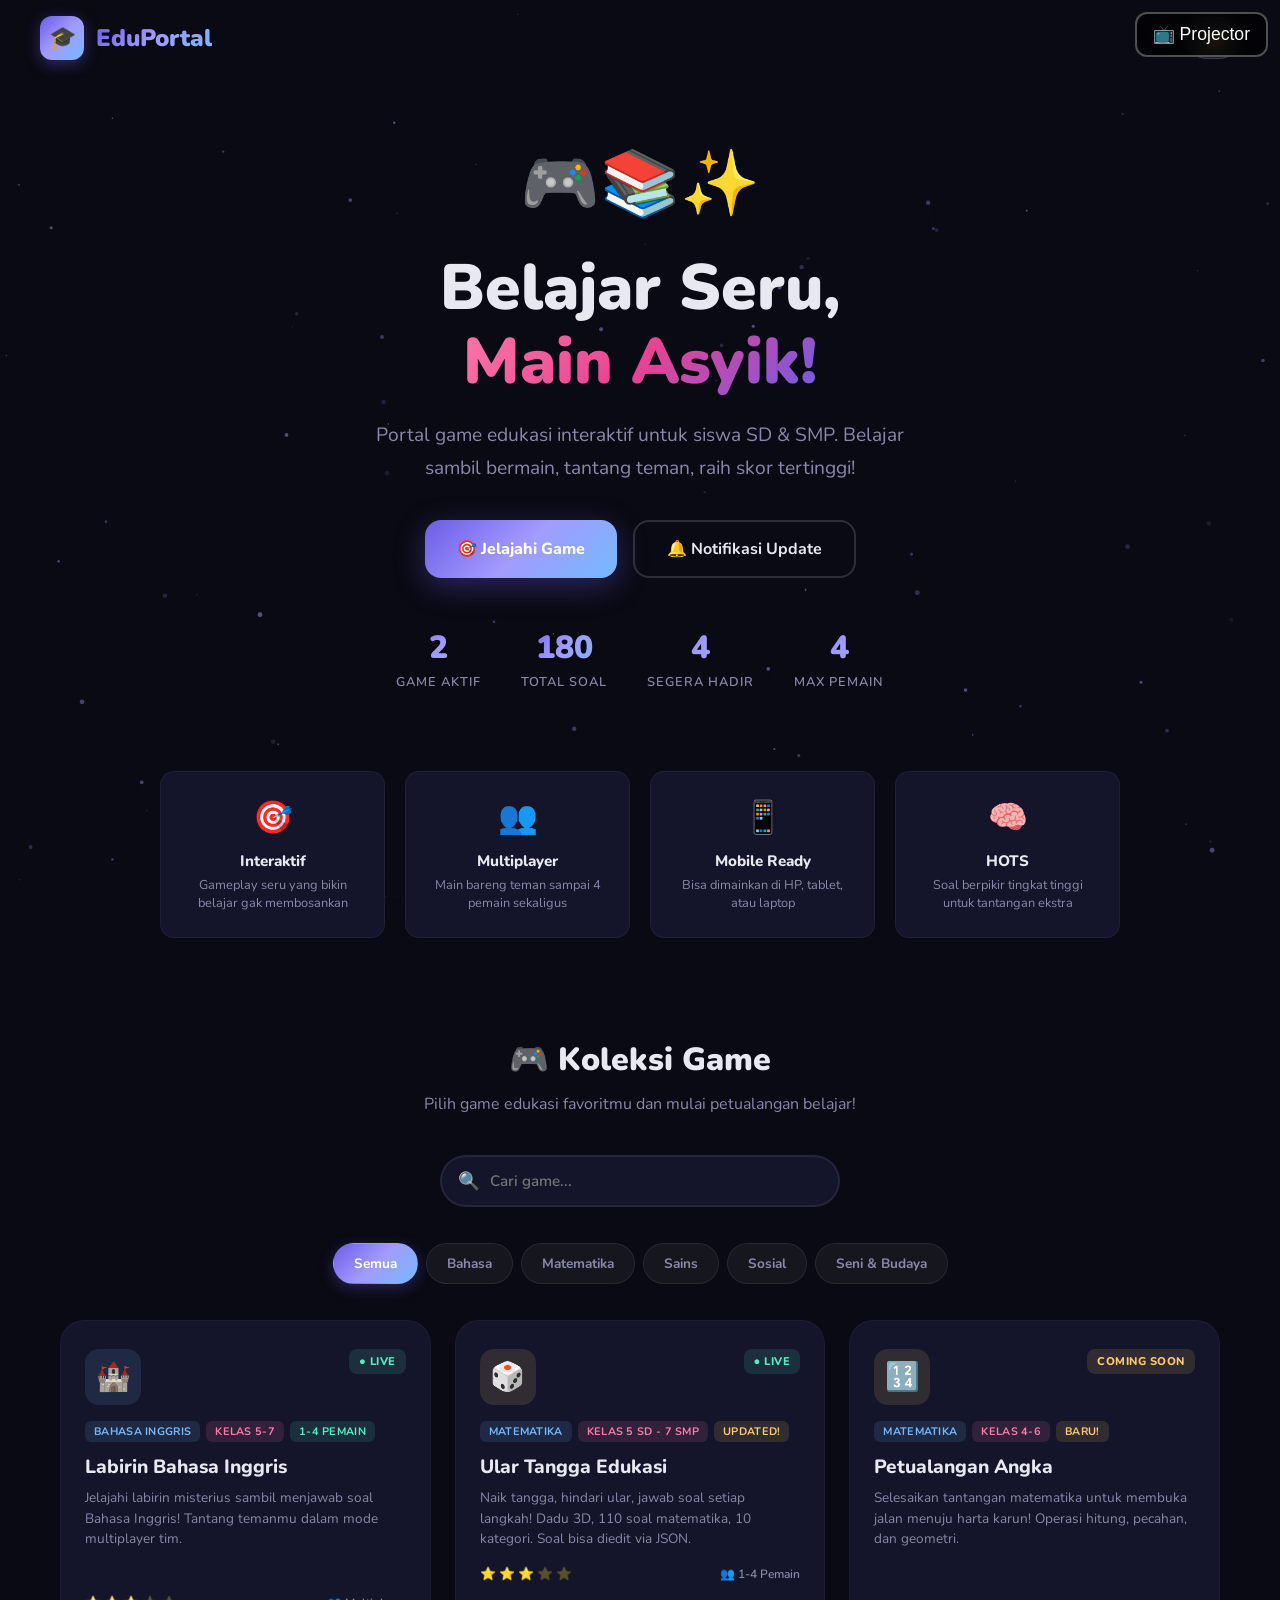
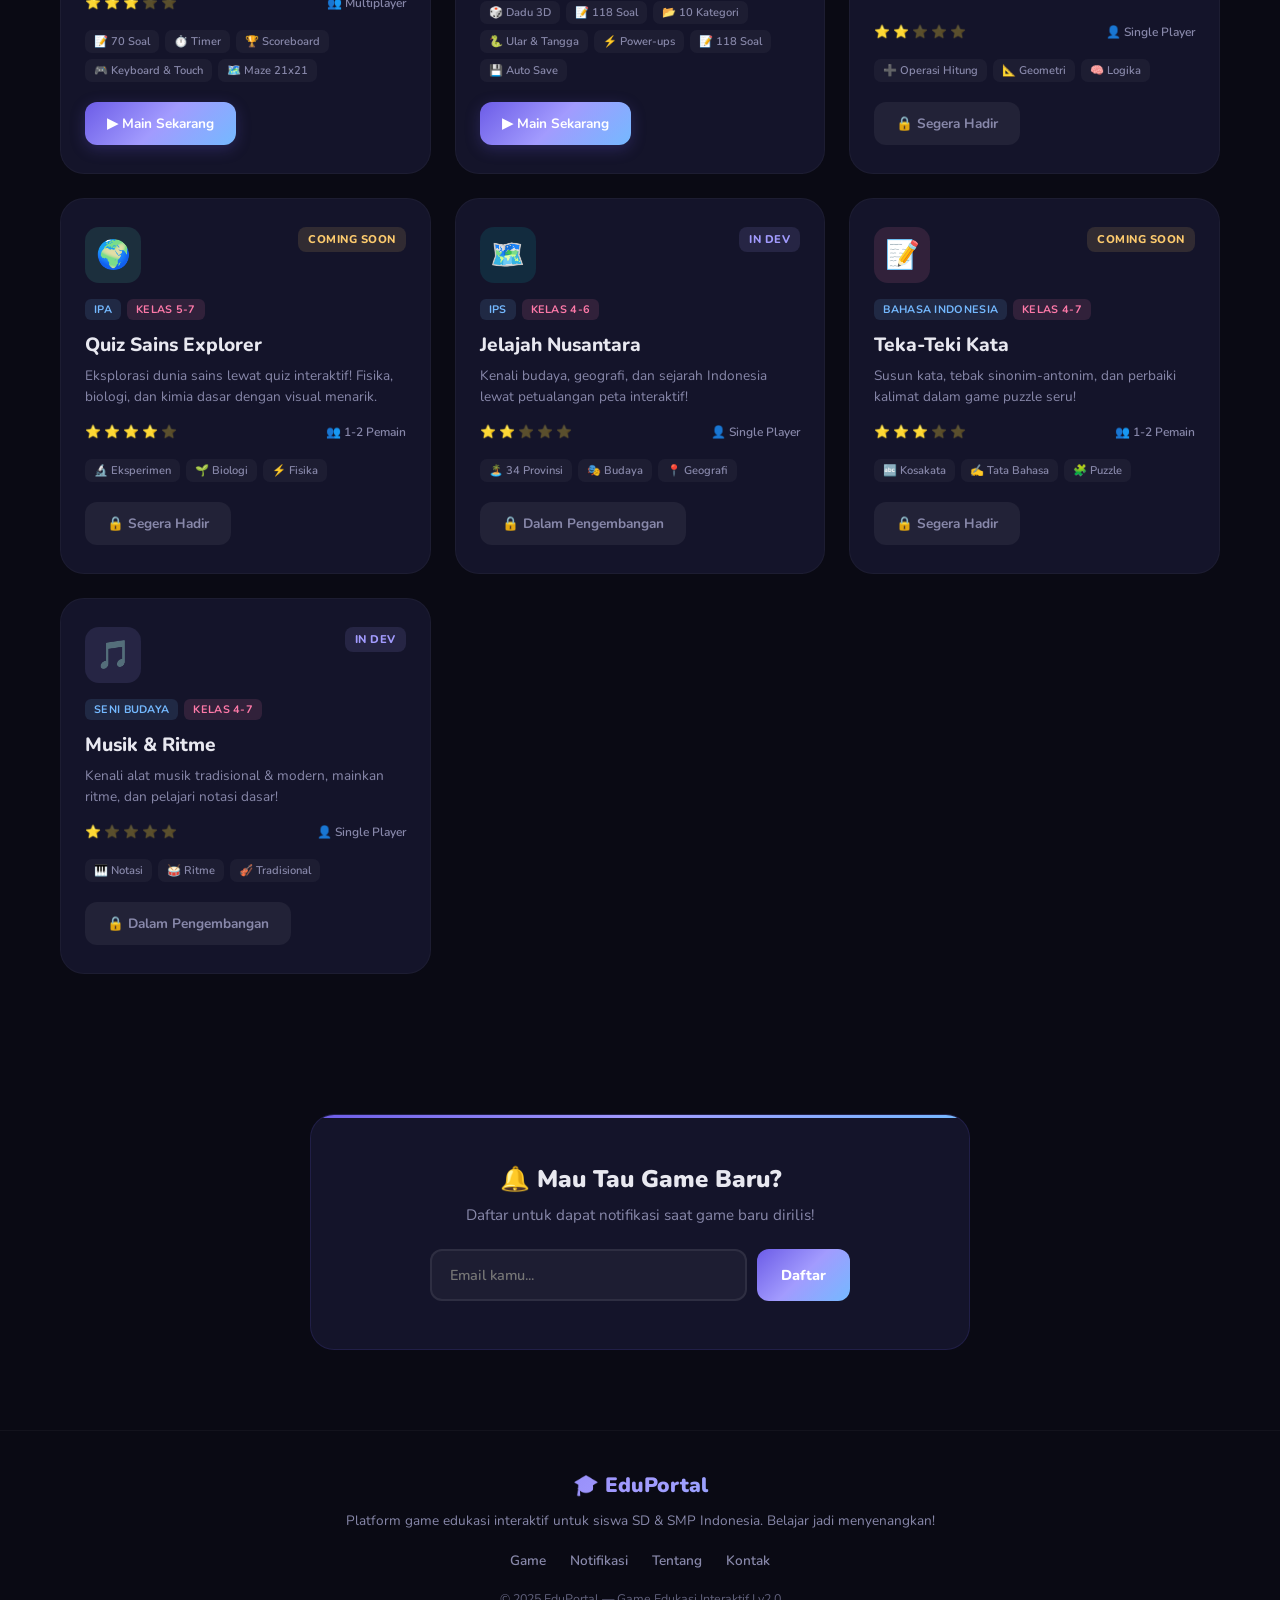
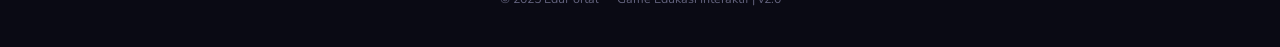
==== index.html @ 5e625fd3 "feat: EduPortal v2 - projector mode + classroom features" ====
<!DOCTYPE html>
<html lang="id">
<head>
    <meta charset="UTF-8">
    <meta name="viewport" content="width=device-width, initial-scale=1.0">
    <title>EduPortal — Belajar Seru, Main Asyik!</title>
    <link rel="preconnect" href="https://fonts.googleapis.com">
    <link href="https://fonts.googleapis.com/css2?family=Nunito:wght@400;600;700;800;900&display=swap" rel="stylesheet">
    <style>
        * { margin: 0; padding: 0; box-sizing: border-box; }

        :root {
            --primary: #6c5ce7;
            --secondary: #a29bfe;
            --accent: #fd79a8;
            --accent2: #00cec9;
            --bg-dark: #0a0a14;
            --bg-card: #14142a;
            --bg-card-hover: #1c1c3a;
            --bg-light: #f5f7ff;
            --card-light: #ffffff;
            --text-dark: #2d3436;
            --text-light: #e8e8f0;
            --text-muted: #8888aa;
            --gradient-1: linear-gradient(135deg, #6c5ce7, #a29bfe, #74b9ff);
            --gradient-2: linear-gradient(135deg, #fd79a8, #e84393, #6c5ce7);
            --gradient-3: linear-gradient(135deg, #00cec9, #55efc4);
            --gradient-4: linear-gradient(135deg, #fdcb6e, #e17055);
            --shadow: 0 20px 60px rgba(108, 92, 231, 0.25);
            --shadow-sm: 0 4px 20px rgba(0,0,0,0.2);
            --radius: 24px;
            --radius-sm: 14px;
        }

        body {
            font-family: 'Nunito', sans-serif;
            background: var(--bg-dark);
            color: var(--text-light);
            min-height: 100vh;
            overflow-x: hidden;
            transition: background 0.5s, color 0.5s;
        }

        body.light-mode {
            background: var(--bg-light);
            color: var(--text-dark);
        }

        /* ===== PARTICLE CANVAS ===== */
        #particles {
            position: fixed;
            top: 0; left: 0;
            width: 100%; height: 100%;
            pointer-events: none;
            z-index: 0;
        }

        /* ===== NAVBAR ===== */
        .navbar {
            position: fixed;
            top: 0; left: 0; right: 0;
            z-index: 1000;
            padding: 16px 40px;
            display: flex;
            justify-content: space-between;
            align-items: center;
            transition: all 0.3s;
            backdrop-filter: blur(0px);
        }

        .navbar.scrolled {
            padding: 12px 40px;
            background: rgba(10, 10, 20, 0.85);
            backdrop-filter: blur(20px);
            border-bottom: 1px solid rgba(108, 92, 231, 0.1);
        }

        body.light-mode .navbar.scrolled {
            background: rgba(245, 247, 255, 0.9);
            border-bottom-color: rgba(0,0,0,0.05);
        }

        .logo {
            display: flex;
            align-items: center;
            gap: 12px;
        }

        .logo-icon {
            width: 44px; height: 44px;
            background: var(--gradient-1);
            border-radius: 12px;
            display: flex;
            align-items: center;
            justify-content: center;
            font-size: 22px;
            box-shadow: 0 4px 15px rgba(108, 92, 231, 0.4);
            transition: transform 0.3s;
        }

        .logo-icon:hover { transform: rotate(10deg) scale(1.1); }

        .logo-text {
            font-size: 1.5rem;
            font-weight: 900;
            background: var(--gradient-1);
            -webkit-background-clip: text;
            -webkit-text-fill-color: transparent;
            background-clip: text;
        }

        .nav-actions {
            display: flex;
            align-items: center;
            gap: 12px;
        }

        .nav-btn {
            background: rgba(255,255,255,0.08);
            border: 1.5px solid rgba(255,255,255,0.12);
            border-radius: 50px;
            padding: 9px 16px;
            cursor: pointer;
            font-size: 1rem;
            transition: all 0.3s;
            color: var(--text-light);
            font-family: inherit;
        }

        body.light-mode .nav-btn {
            background: rgba(0,0,0,0.04);
            border-color: rgba(0,0,0,0.08);
            color: var(--text-dark);
        }

        .nav-btn:hover {
            transform: scale(1.08);
            border-color: var(--primary);
            background: rgba(108, 92, 231, 0.1);
        }

        /* ===== HERO ===== */
        .hero {
            position: relative;
            z-index: 10;
            text-align: center;
            padding: 140px 20px 80px;
            max-width: 900px;
            margin: 0 auto;
        }

        .hero-emoji {
            font-size: 4rem;
            margin-bottom: 24px;
            animation: floatY 3s ease-in-out infinite;
            display: inline-block;
        }

        .hero h1 {
            font-size: clamp(2.4rem, 6vw, 4rem);
            font-weight: 900;
            margin-bottom: 20px;
            line-height: 1.15;
        }

        .hero h1 .gradient-text {
            background: var(--gradient-2);
            -webkit-background-clip: text;
            -webkit-text-fill-color: transparent;
            background-clip: text;
        }

        .hero-subtitle {
            font-size: 1.2rem;
            color: var(--text-muted);
            max-width: 550px;
            margin: 0 auto 36px;
            line-height: 1.7;
        }

        body.light-mode .hero-subtitle { color: #636e72; }

        .hero-cta {
            display: flex;
            justify-content: center;
            gap: 16px;
            flex-wrap: wrap;
            margin-bottom: 48px;
        }

        .btn-primary {
            display: inline-flex;
            align-items: center;
            gap: 10px;
            background: var(--gradient-1);
            color: #fff;
            padding: 16px 32px;
            border-radius: 16px;
            font-weight: 800;
            font-size: 1rem;
            text-decoration: none;
            transition: all 0.3s;
            box-shadow: 0 8px 30px rgba(108, 92, 231, 0.35);
            border: none;
            cursor: pointer;
            font-family: inherit;
        }

        .btn-primary:hover {
            transform: translateY(-3px) scale(1.03);
            box-shadow: 0 12px 40px rgba(108, 92, 231, 0.5);
        }

        .btn-secondary {
            display: inline-flex;
            align-items: center;
            gap: 10px;
            background: transparent;
            color: var(--text-light);
            padding: 16px 32px;
            border-radius: 16px;
            font-weight: 700;
            font-size: 1rem;
            text-decoration: none;
            transition: all 0.3s;
            border: 2px solid rgba(255,255,255,0.15);
            cursor: pointer;
            font-family: inherit;
        }

        body.light-mode .btn-secondary {
            color: var(--text-dark);
            border-color: rgba(0,0,0,0.12);
        }

        .btn-secondary:hover {
            border-color: var(--primary);
            background: rgba(108, 92, 231, 0.08);
            transform: translateY(-2px);
        }

        /* Stats */
        .hero-stats {
            display: flex;
            justify-content: center;
            gap: 40px;
            flex-wrap: wrap;
        }

        .stat-item {
            text-align: center;
        }

        .stat-number {
            font-size: 2rem;
            font-weight: 900;
            background: var(--gradient-1);
            -webkit-background-clip: text;
            -webkit-text-fill-color: transparent;
            background-clip: text;
        }

        .stat-label {
            font-size: 0.8rem;
            color: var(--text-muted);
            font-weight: 600;
            text-transform: uppercase;
            letter-spacing: 1px;
            margin-top: 4px;
        }

        /* ===== FEATURES STRIP ===== */
        .features-strip {
            position: relative;
            z-index: 10;
            max-width: 1000px;
            margin: 0 auto 60px;
            padding: 0 20px;
            display: grid;
            grid-template-columns: repeat(auto-fit, minmax(200px, 1fr));
            gap: 20px;
        }

        .feature-item {
            background: var(--bg-card);
            border: 1px solid rgba(255,255,255,0.05);
            border-radius: var(--radius-sm);
            padding: 24px 20px;
            text-align: center;
            transition: all 0.3s;
        }

        body.light-mode .feature-item {
            background: var(--card-light);
            border-color: rgba(0,0,0,0.04);
            box-shadow: 0 2px 12px rgba(0,0,0,0.04);
        }

        .feature-item:hover {
            transform: translateY(-4px);
            border-color: var(--primary);
        }

        .feature-icon {
            font-size: 2rem;
            margin-bottom: 12px;
        }

        .feature-title {
            font-weight: 800;
            font-size: 0.95rem;
            margin-bottom: 6px;
        }

        .feature-desc {
            font-size: 0.8rem;
            color: var(--text-muted);
            line-height: 1.4;
        }

        /* ===== GAMES SECTION ===== */
        .games-section {
            position: relative;
            z-index: 10;
            max-width: 1200px;
            margin: 0 auto;
            padding: 40px 20px 80px;
        }

        .section-header {
            text-align: center;
            margin-bottom: 40px;
        }

        .section-title {
            font-size: 2rem;
            font-weight: 900;
            margin-bottom: 12px;
        }

        .section-desc {
            color: var(--text-muted);
            font-size: 1rem;
            max-width: 500px;
            margin: 0 auto;
        }

        /* Filter Tabs */
        .filter-tabs {
            display: flex;
            justify-content: center;
            gap: 8px;
            margin-bottom: 36px;
            flex-wrap: wrap;
            padding: 0 10px;
        }

        .filter-tab {
            padding: 10px 20px;
            border-radius: 50px;
            font-size: 0.85rem;
            font-weight: 700;
            cursor: pointer;
            transition: all 0.3s;
            background: rgba(255,255,255,0.05);
            border: 1.5px solid rgba(255,255,255,0.08);
            color: var(--text-muted);
            font-family: inherit;
        }

        body.light-mode .filter-tab {
            background: rgba(0,0,0,0.03);
            border-color: rgba(0,0,0,0.06);
            color: #636e72;
        }

        .filter-tab:hover {
            border-color: var(--primary);
            color: var(--text-light);
        }

        body.light-mode .filter-tab:hover {
            color: var(--primary);
        }

        .filter-tab.active {
            background: var(--gradient-1);
            color: #fff;
            border-color: transparent;
            box-shadow: 0 4px 15px rgba(108, 92, 231, 0.3);
        }

        /* Search */
        .search-bar {
            max-width: 400px;
            margin: 0 auto 36px;
            position: relative;
        }

        .search-bar input {
            width: 100%;
            padding: 14px 20px 14px 48px;
            border-radius: 50px;
            border: 2px solid rgba(255,255,255,0.08);
            background: var(--bg-card);
            color: var(--text-light);
            font-size: 0.95rem;
            font-family: inherit;
            font-weight: 600;
            outline: none;
            transition: all 0.3s;
        }

        body.light-mode .search-bar input {
            background: var(--card-light);
            border-color: rgba(0,0,0,0.08);
            color: var(--text-dark);
        }

        .search-bar input:focus {
            border-color: var(--primary);
            box-shadow: 0 0 0 4px rgba(108, 92, 231, 0.1);
        }

        .search-bar::before {
            content: '🔍';
            position: absolute;
            left: 18px;
            top: 50%;
            transform: translateY(-50%);
            font-size: 1.1rem;
        }

        /* Games Grid */
        .games-grid {
            display: grid;
            grid-template-columns: repeat(auto-fill, minmax(320px, 1fr));
            gap: 24px;
        }

        /* Game Card */
        .game-card {
            background: var(--bg-card);
            border-radius: var(--radius);
            padding: 28px 24px;
            position: relative;
            overflow: hidden;
            transition: all 0.4s cubic-bezier(0.175, 0.885, 0.32, 1.275);
            border: 1px solid rgba(255,255,255,0.04);
            cursor: pointer;
            text-decoration: none;
            color: inherit;
            display: flex;
            flex-direction: column;
        }

        body.light-mode .game-card {
            background: var(--card-light);
            border-color: rgba(0,0,0,0.05);
            box-shadow: 0 2px 16px rgba(0,0,0,0.04);
        }

        .game-card:hover {
            transform: translateY(-6px);
            box-shadow: var(--shadow);
            border-color: rgba(108, 92, 231, 0.3);
            background: var(--bg-card-hover);
        }

        body.light-mode .game-card:hover {
            background: #fff;
            box-shadow: 0 20px 60px rgba(108, 92, 231, 0.12);
        }

        .game-card::before {
            content: '';
            position: absolute;
            top: 0; left: 0;
            width: 100%; height: 3px;
            background: var(--gradient-1);
            opacity: 0;
            transition: opacity 0.3s;
        }

        .game-card:hover::before { opacity: 1; }

        .card-header {
            display: flex;
            align-items: flex-start;
            justify-content: space-between;
            margin-bottom: 16px;
        }

        .card-icon {
            width: 56px; height: 56px;
            border-radius: 14px;
            display: flex;
            align-items: center;
            justify-content: center;
            font-size: 28px;
        }

        .card-icon.icon-blue { background: rgba(116, 185, 255, 0.12); }
        .card-icon.icon-pink { background: rgba(253, 121, 168, 0.12); }
        .card-icon.icon-green { background: rgba(85, 239, 196, 0.12); }
        .card-icon.icon-orange { background: rgba(253, 203, 110, 0.12); }
        .card-icon.icon-purple { background: rgba(162, 155, 254, 0.12); }
        .card-icon.icon-cyan { background: rgba(0, 206, 201, 0.12); }

        .card-status {
            font-size: 0.7rem;
            font-weight: 800;
            padding: 5px 10px;
            border-radius: 8px;
            text-transform: uppercase;
            letter-spacing: 0.5px;
        }

        .status-live {
            background: rgba(85, 239, 196, 0.12);
            color: #55efc4;
        }

        .status-soon {
            background: rgba(253, 203, 110, 0.12);
            color: #fdcb6e;
        }

        .status-dev {
            background: rgba(162, 155, 254, 0.12);
            color: #a29bfe;
        }

        .card-badges {
            display: flex;
            gap: 6px;
            margin-bottom: 12px;
            flex-wrap: wrap;
        }

        .card-badge {
            font-size: 0.68rem;
            font-weight: 700;
            padding: 3px 9px;
            border-radius: 6px;
            text-transform: uppercase;
            letter-spacing: 0.3px;
        }

        .badge-mapel { background: rgba(116, 185, 255, 0.12); color: #74b9ff; }
        .badge-level { background: rgba(253, 121, 168, 0.12); color: #fd79a8; }
        .badge-players { background: rgba(85, 239, 196, 0.12); color: #55efc4; }
        .badge-new { background: rgba(253, 203, 110, 0.12); color: #fdcb6e; }

        .card-title {
            font-size: 1.2rem;
            font-weight: 800;
            margin-bottom: 8px;
        }

        .card-desc {
            font-size: 0.85rem;
            color: var(--text-muted);
            line-height: 1.5;
            margin-bottom: 16px;
            flex-grow: 1;
        }

        .card-meta {
            display: flex;
            align-items: center;
            justify-content: space-between;
            margin-bottom: 18px;
        }

        .card-difficulty {
            display: flex;
            gap: 3px;
        }

        .diff-star {
            font-size: 0.8rem;
        }

        .card-players-count {
            font-size: 0.75rem;
            color: var(--text-muted);
            font-weight: 600;
        }

        .card-features {
            display: flex;
            flex-wrap: wrap;
            gap: 6px;
            margin-bottom: 20px;
        }

        .card-feature {
            font-size: 0.7rem;
            background: rgba(255,255,255,0.04);
            padding: 4px 9px;
            border-radius: 7px;
            color: var(--text-muted);
            font-weight: 600;
        }

        body.light-mode .card-feature {
            background: rgba(0,0,0,0.03);
        }

        .card-btn {
            display: inline-flex;
            align-items: center;
            gap: 8px;
            background: var(--gradient-1);
            color: #fff;
            padding: 12px 22px;
            border-radius: 12px;
            font-weight: 700;
            font-size: 0.85rem;
            transition: all 0.3s;
            box-shadow: 0 4px 15px rgba(108, 92, 231, 0.25);
            align-self: flex-start;
        }

        .game-card:hover .card-btn {
            box-shadow: 0 6px 20px rgba(108, 92, 231, 0.4);
        }

        .card-btn.btn-locked {
            background: rgba(255,255,255,0.06);
            color: var(--text-muted);
            box-shadow: none;
        }

        body.light-mode .card-btn.btn-locked {
            background: rgba(0,0,0,0.04);
        }

        /* Locked Card */
        .game-card.locked {
            opacity: 0.55;
            cursor: default;
        }

        .game-card.locked:hover {
            transform: none;
            box-shadow: var(--shadow-sm);
            border-color: rgba(255,255,255,0.04);
            background: var(--bg-card);
        }

        body.light-mode .game-card.locked:hover {
            background: var(--card-light);
            box-shadow: 0 2px 16px rgba(0,0,0,0.04);
        }

        /* ===== NEWSLETTER ===== */
        .newsletter-section {
            position: relative;
            z-index: 10;
            max-width: 700px;
            margin: 0 auto;
            padding: 60px 20px 80px;
            text-align: center;
        }

        .newsletter-card {
            background: var(--bg-card);
            border: 1px solid rgba(108, 92, 231, 0.15);
            border-radius: var(--radius);
            padding: 48px 36px;
            position: relative;
            overflow: hidden;
        }

        body.light-mode .newsletter-card {
            background: var(--card-light);
            border-color: rgba(108, 92, 231, 0.1);
            box-shadow: 0 4px 30px rgba(108, 92, 231, 0.06);
        }

        .newsletter-card::before {
            content: '';
            position: absolute;
            top: 0; left: 0;
            width: 100%; height: 3px;
            background: var(--gradient-1);
        }

        .newsletter-card h3 {
            font-size: 1.5rem;
            font-weight: 900;
            margin-bottom: 10px;
        }

        .newsletter-card p {
            color: var(--text-muted);
            margin-bottom: 24px;
            font-size: 0.95rem;
        }

        .newsletter-form {
            display: flex;
            gap: 10px;
            max-width: 420px;
            margin: 0 auto;
        }

        .newsletter-form input {
            flex: 1;
            padding: 14px 18px;
            border-radius: 12px;
            border: 2px solid rgba(255,255,255,0.08);
            background: rgba(255,255,255,0.04);
            color: var(--text-light);
            font-family: inherit;
            font-size: 0.9rem;
            font-weight: 600;
            outline: none;
            transition: border-color 0.3s;
        }

        body.light-mode .newsletter-form input {
            background: var(--bg-light);
            border-color: rgba(0,0,0,0.08);
            color: var(--text-dark);
        }

        .newsletter-form input:focus {
            border-color: var(--primary);
        }

        .newsletter-form button {
            padding: 14px 24px;
            border-radius: 12px;
            background: var(--gradient-1);
            color: #fff;
            font-weight: 800;
            font-size: 0.9rem;
            border: none;
            cursor: pointer;
            font-family: inherit;
            transition: all 0.3s;
            white-space: nowrap;
        }

        .newsletter-form button:hover {
            transform: scale(1.05);
            box-shadow: 0 6px 20px rgba(108, 92, 231, 0.4);
        }

        /* ===== FOOTER ===== */
        footer {
            position: relative;
            z-index: 10;
            text-align: center;
            padding: 40px 20px;
            border-top: 1px solid rgba(255,255,255,0.04);
        }

        body.light-mode footer {
            border-color: rgba(0,0,0,0.05);
        }

        .footer-content {
            max-width: 800px;
            margin: 0 auto;
        }

        .footer-logo {
            font-size: 1.3rem;
            font-weight: 900;
            background: var(--gradient-1);
            -webkit-background-clip: text;
            -webkit-text-fill-color: transparent;
            background-clip: text;
            margin-bottom: 12px;
        }

        .footer-desc {
            color: var(--text-muted);
            font-size: 0.85rem;
            margin-bottom: 20px;
            line-height: 1.5;
        }

        .footer-links {
            display: flex;
            justify-content: center;
            gap: 24px;
            flex-wrap: wrap;
            margin-bottom: 20px;
        }

        .footer-links a {
            color: var(--text-muted);
            text-decoration: none;
            font-size: 0.85rem;
            font-weight: 600;
            transition: color 0.3s;
        }

        .footer-links a:hover { color: var(--primary); }

        .footer-copy {
            color: var(--text-muted);
            font-size: 0.78rem;
            opacity: 0.7;
        }

        /* ===== BACK TO TOP ===== */
        .back-to-top {
            position: fixed;
            bottom: 30px;
            right: 30px;
            width: 48px; height: 48px;
            border-radius: 50%;
            background: var(--gradient-1);
            color: #fff;
            display: flex;
            align-items: center;
            justify-content: center;
            font-size: 1.3rem;
            cursor: pointer;
            z-index: 999;
            opacity: 0;
            transform: translateY(20px);
            transition: all 0.3s;
            box-shadow: 0 4px 20px rgba(108, 92, 231, 0.4);
            border: none;
        }

        .back-to-top.visible {
            opacity: 1;
            transform: translateY(0);
        }

        .back-to-top:hover {
            transform: translateY(-3px) scale(1.1);
        }

        /* ===== NO RESULTS ===== */
        .no-results {
            text-align: center;
            padding: 60px 20px;
            display: none;
        }

        .no-results.show { display: block; }

        .no-results-icon { font-size: 3rem; margin-bottom: 16px; }
        .no-results-text { color: var(--text-muted); font-size: 1rem; }

        /* ===== ANIMATIONS ===== */
        .reveal {
            opacity: 0;
            transform: translateY(40px);
            transition: all 0.7s cubic-bezier(0.16, 1, 0.3, 1);
        }

        .reveal.visible {
            opacity: 1;
            transform: translateY(0);
        }

        @keyframes floatY {
            0%, 100% { transform: translateY(0); }
            50% { transform: translateY(-12px); }
        }

        @keyframes pulse {
            0%, 100% { opacity: 1; }
            50% { opacity: 0.6; }
        }

        /* ===== RESPONSIVE ===== */
        @media (max-width: 768px) {
            .navbar { padding: 14px 20px; }
            .navbar.scrolled { padding: 10px 20px; }
            .hero { padding: 120px 16px 60px; }
            .hero h1 { font-size: 2rem; }
            .hero-stats { gap: 24px; }
            .stat-number { font-size: 1.5rem; }
            .features-strip { grid-template-columns: repeat(2, 1fr); gap: 12px; }
            .games-grid { grid-template-columns: 1fr; }
            .newsletter-form { flex-direction: column; }
            .footer-links { gap: 16px; }
        }

        @media (max-width: 480px) {
            .features-strip { grid-template-columns: 1fr; }
            .hero-cta { flex-direction: column; align-items: center; }
            .filter-tabs { gap: 6px; }
            .filter-tab { padding: 8px 14px; font-size: 0.78rem; }
        }
    </style>
</head>
<body>
    <!-- Particle Canvas -->
    <canvas id="particles"></canvas>

    <!-- Navbar -->
    <nav class="navbar" id="navbar">
        <div class="logo">
            <div class="logo-icon">🎓</div>
            <span class="logo-text">EduPortal</span>
        </div>
        <div class="nav-actions">
            <button class="nav-btn" onclick="toggleTheme()" title="Toggle tema" id="themeBtn">🌙</button>
        </div>
    </nav>

    <!-- Hero -->
    <section class="hero">
        <div class="hero-emoji">🎮📚✨</div>
        <h1>Belajar Seru,<br><span class="gradient-text">Main Asyik!</span></h1>
        <p class="hero-subtitle">Portal game edukasi interaktif untuk siswa SD & SMP. Belajar sambil bermain, tantang teman, raih skor tertinggi!</p>
        <div class="hero-cta">
            <a href="#games" class="btn-primary">🎯 Jelajahi Game</a>
            <a href="#newsletter" class="btn-secondary">🔔 Notifikasi Update</a>
        </div>
        <div class="hero-stats">
            <div class="stat-item">
                <div class="stat-number" data-target="2">0</div>
                <div class="stat-label">Game Aktif</div>
            </div>
            <div class="stat-item">
                <div class="stat-number" data-target="180">0</div>
                <div class="stat-label">Total Soal</div>
            </div>
            <div class="stat-item">
                <div class="stat-number" data-target="4">0</div>
                <div class="stat-label">Segera Hadir</div>
            </div>
            <div class="stat-item">
                <div class="stat-number" data-target="4">0</div>
                <div class="stat-label">Max Pemain</div>
            </div>
        </div>
    </section>

    <!-- Features Strip -->
    <section class="features-strip reveal">
        <div class="feature-item">
            <div class="feature-icon">🎯</div>
            <div class="feature-title">Interaktif</div>
            <div class="feature-desc">Gameplay seru yang bikin belajar gak membosankan</div>
        </div>
        <div class="feature-item">
            <div class="feature-icon">👥</div>
            <div class="feature-title">Multiplayer</div>
            <div class="feature-desc">Main bareng teman sampai 4 pemain sekaligus</div>
        </div>
        <div class="feature-item">
            <div class="feature-icon">📱</div>
            <div class="feature-title">Mobile Ready</div>
            <div class="feature-desc">Bisa dimainkan di HP, tablet, atau laptop</div>
        </div>
        <div class="feature-item">
            <div class="feature-icon">🧠</div>
            <div class="feature-title">HOTS</div>
            <div class="feature-desc">Soal berpikir tingkat tinggi untuk tantangan ekstra</div>
        </div>
    </section>

    <!-- Games Section -->
    <section class="games-section" id="games">
        <div class="section-header reveal">
            <h2 class="section-title">🎮 Koleksi Game</h2>
            <p class="section-desc">Pilih game edukasi favoritmu dan mulai petualangan belajar!</p>
        </div>

        <!-- Search -->
        <div class="search-bar reveal">
            <input type="text" id="searchInput" placeholder="Cari game..." oninput="filterGames()">
        </div>

        <!-- Filter Tabs -->
        <div class="filter-tabs reveal">
            <button class="filter-tab active" data-filter="all" onclick="setFilter('all')">Semua</button>
            <button class="filter-tab" data-filter="bahasa" onclick="setFilter('bahasa')">Bahasa</button>
            <button class="filter-tab" data-filter="matematika" onclick="setFilter('matematika')">Matematika</button>
            <button class="filter-tab" data-filter="sains" onclick="setFilter('sains')">Sains</button>
            <button class="filter-tab" data-filter="sosial" onclick="setFilter('sosial')">Sosial</button>
            <button class="filter-tab" data-filter="seni" onclick="setFilter('seni')">Seni & Budaya</button>
        </div>

        <!-- Games Grid -->
        <div class="games-grid" id="gamesGrid">
            <!-- Game 1: Labirin Bahasa Inggris — LIVE -->
            <a href="Labirin Bahasa Inggris/labirin bahasa inggris.html" class="game-card reveal" data-category="bahasa" data-title="Labirin Bahasa Inggris">
                <div class="card-header">
                    <div class="card-icon icon-blue">🏰</div>
                    <span class="card-status status-live">● Live</span>
                </div>
                <div class="card-badges">
                    <span class="card-badge badge-mapel">Bahasa Inggris</span>
                    <span class="card-badge badge-level">Kelas 5-7</span>
                    <span class="card-badge badge-players">1-4 Pemain</span>
                </div>
                <h3 class="card-title">Labirin Bahasa Inggris</h3>
                <p class="card-desc">Jelajahi labirin misterius sambil menjawab soal Bahasa Inggris! Tantang temanmu dalam mode multiplayer tim.</p>
                <div class="card-meta">
                    <div class="card-difficulty" title="Kesulitan: Sedang">
                        <span class="diff-star">⭐</span>
                        <span class="diff-star">⭐</span>
                        <span class="diff-star">⭐</span>
                        <span class="diff-star" style="opacity:0.3">⭐</span>
                        <span class="diff-star" style="opacity:0.3">⭐</span>
                    </div>
                    <span class="card-players-count">👥 Multiplayer</span>
                </div>
                <div class="card-features">
                    <span class="card-feature">🧩 75 Soal</span>
                    <span class="card-feature">⏱️ Timer</span>
                    <span class="card-feature">🏆 Scoreboard</span>
                    <span class="card-feature">🎮 Keyboard & Touch</span>
                    <span class="card-feature">🗺️ Maze 21x21</span>
                </div>
                <div class="card-btn">▶ Main Sekarang</div>
            </a>

            <!-- Game 2: Ular Tangga Edukasi — LIVE -->
            <a href="Ular Tanga Edukasi/index.html" class="game-card reveal" data-category="matematika" data-title="Ular Tangga Edukasi">
                <div class="card-header">
                    <div class="card-icon icon-orange">🎲</div>
                    <span class="card-status status-live">● Live</span>
                </div>
                <div class="card-badges">
                    <span class="card-badge badge-mapel">Matematika</span>
                    <span class="card-badge badge-level">Kelas 5 SD - 7 SMP</span>
                    <span class="card-badge badge-new">Updated!</span>
                </div>
                <h3 class="card-title">Ular Tangga Edukasi</h3>
                <p class="card-desc">Naik tangga, hindari ular, jawab soal setiap langkah! Dadu 3D, 110 soal matematika, 10 kategori. Soal bisa diedit via JSON.</p>
                <div class="card-meta">
                    <div class="card-difficulty" title="Kesulitan: Mudah-Sulit">
                        <span class="diff-star">⭐</span>
                        <span class="diff-star">⭐</span>
                        <span class="diff-star">⭐</span>
                        <span class="diff-star" style="opacity:0.3">⭐</span>
                        <span class="diff-star" style="opacity:0.3">⭐</span>
                    </div>
                    <span class="card-players-count">👥 1-4 Pemain</span>
                </div>
                <div class="card-features">
                    <span class="card-feature">🎲 Dadu 3D</span>
                    <span class="card-feature">📝 110 Soal</span>
                    <span class="card-feature">📂 10 Kategori</span>
                    <span class="card-feature">🐍 Ular & Tangga</span>
                    <span class="card-feature">⚡ Power-ups</span>
                    <span class="card-feature">📤 Upload Soal</span>
                    <span class="card-feature">💾 Auto Save</span>
                </div>
                <div class="card-btn">▶ Main Sekarang</div>
            </a>

            <!-- Game 3: Coming Soon — Matematika -->
            <div class="game-card locked reveal" data-category="matematika" data-title="Petualangan Angka">
                <div class="card-header">
                    <div class="card-icon icon-orange">🔢</div>
                    <span class="card-status status-soon">Coming Soon</span>
                </div>
                <div class="card-badges">
                    <span class="card-badge badge-mapel">Matematika</span>
                    <span class="card-badge badge-level">Kelas 4-6</span>
                    <span class="card-badge badge-new">Baru!</span>
                </div>
                <h3 class="card-title">Petualangan Angka</h3>
                <p class="card-desc">Selesaikan tantangan matematika untuk membuka jalan menuju harta karun! Operasi hitung, pecahan, dan geometri.</p>
                <div class="card-meta">
                    <div class="card-difficulty" title="Kesulitan: Mudah-Sedang">
                        <span class="diff-star">⭐</span>
                        <span class="diff-star">⭐</span>
                        <span class="diff-star" style="opacity:0.3">⭐</span>
                        <span class="diff-star" style="opacity:0.3">⭐</span>
                        <span class="diff-star" style="opacity:0.3">⭐</span>
                    </div>
                    <span class="card-players-count">👤 Single Player</span>
                </div>
                <div class="card-features">
                    <span class="card-feature">➕ Operasi Hitung</span>
                    <span class="card-feature">📐 Geometri</span>
                    <span class="card-feature">🧠 Logika</span>
                </div>
                <div class="card-btn btn-locked">🔒 Segera Hadir</div>
            </div>

            <!-- Game 3: Coming Soon — IPA -->
            <div class="game-card locked reveal" data-category="sains" data-title="Quiz Sains Explorer">
                <div class="card-header">
                    <div class="card-icon icon-green">🌍</div>
                    <span class="card-status status-soon">Coming Soon</span>
                </div>
                <div class="card-badges">
                    <span class="card-badge badge-mapel">IPA</span>
                    <span class="card-badge badge-level">Kelas 5-7</span>
                </div>
                <h3 class="card-title">Quiz Sains Explorer</h3>
                <p class="card-desc">Eksplorasi dunia sains lewat quiz interaktif! Fisika, biologi, dan kimia dasar dengan visual menarik.</p>
                <div class="card-meta">
                    <div class="card-difficulty" title="Kesulitan: Sedang-Sulit">
                        <span class="diff-star">⭐</span>
                        <span class="diff-star">⭐</span>
                        <span class="diff-star">⭐</span>
                        <span class="diff-star">⭐</span>
                        <span class="diff-star" style="opacity:0.3">⭐</span>
                    </div>
                    <span class="card-players-count">👥 1-2 Pemain</span>
                </div>
                <div class="card-features">
                    <span class="card-feature">🔬 Eksperimen</span>
                    <span class="card-feature">🌱 Biologi</span>
                    <span class="card-feature">⚡ Fisika</span>
                </div>
                <div class="card-btn btn-locked">🔒 Segera Hadir</div>
            </div>

            <!-- Game 4: Coming Soon — IPS -->
            <div class="game-card locked reveal" data-category="sosial" data-title="Jelajah Nusantara">
                <div class="card-header">
                    <div class="card-icon icon-cyan">🗺️</div>
                    <span class="card-status status-dev">In Dev</span>
                </div>
                <div class="card-badges">
                    <span class="card-badge badge-mapel">IPS</span>
                    <span class="card-badge badge-level">Kelas 4-6</span>
                </div>
                <h3 class="card-title">Jelajah Nusantara</h3>
                <p class="card-desc">Kenali budaya, geografi, dan sejarah Indonesia lewat petualangan peta interaktif!</p>
                <div class="card-meta">
                    <div class="card-difficulty" title="Kesulitan: Mudah">
                        <span class="diff-star">⭐</span>
                        <span class="diff-star">⭐</span>
                        <span class="diff-star" style="opacity:0.3">⭐</span>
                        <span class="diff-star" style="opacity:0.3">⭐</span>
                        <span class="diff-star" style="opacity:0.3">⭐</span>
                    </div>
                    <span class="card-players-count">👤 Single Player</span>
                </div>
                <div class="card-features">
                    <span class="card-feature">🏝️ 34 Provinsi</span>
                    <span class="card-feature">🎭 Budaya</span>
                    <span class="card-feature">📍 Geografi</span>
                </div>
                <div class="card-btn btn-locked">🔒 Dalam Pengembangan</div>
            </div>

            <!-- Game 5: Coming Soon — Bahasa Indonesia -->
            <div class="game-card locked reveal" data-category="bahasa" data-title="Teka-Teki Kata">
                <div class="card-header">
                    <div class="card-icon icon-pink">📝</div>
                    <span class="card-status status-soon">Coming Soon</span>
                </div>
                <div class="card-badges">
                    <span class="card-badge badge-mapel">Bahasa Indonesia</span>
                    <span class="card-badge badge-level">Kelas 4-7</span>
                </div>
                <h3 class="card-title">Teka-Teki Kata</h3>
                <p class="card-desc">Susun kata, tebak sinonim-antonim, dan perbaiki kalimat dalam game puzzle seru!</p>
                <div class="card-meta">
                    <div class="card-difficulty" title="Kesulitan: Sedang">
                        <span class="diff-star">⭐</span>
                        <span class="diff-star">⭐</span>
                        <span class="diff-star">⭐</span>
                        <span class="diff-star" style="opacity:0.3">⭐</span>
                        <span class="diff-star" style="opacity:0.3">⭐</span>
                    </div>
                    <span class="card-players-count">👥 1-2 Pemain</span>
                </div>
                <div class="card-features">
                    <span class="card-feature">🔤 Kosakata</span>
                    <span class="card-feature">✍️ Tata Bahasa</span>
                    <span class="card-feature">🧩 Puzzle</span>
                </div>
                <div class="card-btn btn-locked">🔒 Segera Hadir</div>
            </div>

            <!-- Game 6: Coming Soon — Seni -->
            <div class="game-card locked reveal" data-category="seni" data-title="Musik & Ritme">
                <div class="card-header">
                    <div class="card-icon icon-purple">🎵</div>
                    <span class="card-status status-dev">In Dev</span>
                </div>
                <div class="card-badges">
                    <span class="card-badge badge-mapel">Seni Budaya</span>
                    <span class="card-badge badge-level">Kelas 4-7</span>
                </div>
                <h3 class="card-title">Musik & Ritme</h3>
                <p class="card-desc">Kenali alat musik tradisional & modern, mainkan ritme, dan pelajari notasi dasar!</p>
                <div class="card-meta">
                    <div class="card-difficulty" title="Kesulitan: Mudah">
                        <span class="diff-star">⭐</span>
                        <span class="diff-star" style="opacity:0.3">⭐</span>
                        <span class="diff-star" style="opacity:0.3">⭐</span>
                        <span class="diff-star" style="opacity:0.3">⭐</span>
                        <span class="diff-star" style="opacity:0.3">⭐</span>
                    </div>
                    <span class="card-players-count">👤 Single Player</span>
                </div>
                <div class="card-features">
                    <span class="card-feature">🎹 Notasi</span>
                    <span class="card-feature">🥁 Ritme</span>
                    <span class="card-feature">🎻 Tradisional</span>
                </div>
                <div class="card-btn btn-locked">🔒 Dalam Pengembangan</div>
            </div>
        </div>

        <!-- No Results -->
        <div class="no-results" id="noResults">
            <div class="no-results-icon">🔍</div>
            <p class="no-results-text">Game tidak ditemukan. Coba kata kunci lain!</p>
        </div>
    </section>

    <!-- Newsletter -->
    <section class="newsletter-section" id="newsletter">
        <div class="newsletter-card reveal">
            <h3>🔔 Mau Tau Game Baru?</h3>
            <p>Daftar untuk dapat notifikasi saat game baru dirilis!</p>
            <div class="newsletter-form">
                <input type="email" placeholder="Email kamu..." id="emailInput">
                <button onclick="subscribe()">Daftar</button>
            </div>
        </div>
    </section>

    <!-- Footer -->
    <footer>
        <div class="footer-content">
            <div class="footer-logo">🎓 EduPortal</div>
            <p class="footer-desc">Platform game edukasi interaktif untuk siswa SD & SMP Indonesia. Belajar jadi menyenangkan!</p>
            <div class="footer-links">
                <a href="#games">Game</a>
                <a href="#newsletter">Notifikasi</a>
                <a href="#">Tentang</a>
                <a href="#">Kontak</a>
            </div>
            <p class="footer-copy">© 2025 EduPortal — Game Edukasi Interaktif | v2.0</p>
        </div>
    </footer>

    <!-- Back to Top -->
    <button class="back-to-top" id="backToTop" onclick="scrollToTop()">↑</button>

    <script>
        // ===== PARTICLES =====
        const canvas = document.getElementById('particles');
        const ctx = canvas.getContext('2d');
        let particles = [];
        let animFrame;

        function resizeCanvas() {
            canvas.width = window.innerWidth;
            canvas.height = window.innerHeight;
        }

        function createParticles() {
            particles = [];
            const count = Math.min(80, Math.floor(window.innerWidth / 15));
            for (let i = 0; i < count; i++) {
                particles.push({
                    x: Math.random() * canvas.width,
                    y: Math.random() * canvas.height,
                    size: Math.random() * 2 + 0.5,
                    speedX: (Math.random() - 0.5) * 0.4,
                    speedY: (Math.random() - 0.5) * 0.4,
                    opacity: Math.random() * 0.4 + 0.1
                });
            }
        }

        function drawParticles() {
            ctx.clearRect(0, 0, canvas.width, canvas.height);
            const isLight = document.body.classList.contains('light-mode');
            const color = isLight ? '108, 92, 231' : '162, 155, 254';

            particles.forEach((p, i) => {
                p.x += p.speedX;
                p.y += p.speedY;

                if (p.x < 0) p.x = canvas.width;
                if (p.x > canvas.width) p.x = 0;
                if (p.y < 0) p.y = canvas.height;
                if (p.y > canvas.height) p.y = 0;

                ctx.beginPath();
                ctx.arc(p.x, p.y, p.size, 0, Math.PI * 2);
                ctx.fillStyle = `rgba(${color}, ${p.opacity})`;
                ctx.fill();

                // Connect nearby particles
                for (let j = i + 1; j < particles.length; j++) {
                    const dx = p.x - particles[j].x;
                    const dy = p.y - particles[j].y;
                    const dist = Math.sqrt(dx * dx + dy * dy);
                    if (dist < 120) {
                        ctx.beginPath();
                        ctx.moveTo(p.x, p.y);
                        ctx.lineTo(particles[j].x, particles[j].y);
                        ctx.strokeStyle = `rgba(${color}, ${0.06 * (1 - dist / 120)})`;
                        ctx.lineWidth = 0.5;
                        ctx.stroke();
                    }
                }
            });

            animFrame = requestAnimationFrame(drawParticles);
        }

        resizeCanvas();
        createParticles();
        drawParticles();
        window.addEventListener('resize', () => { resizeCanvas(); createParticles(); });

        // ===== THEME =====
        function toggleTheme() {
            document.body.classList.toggle('light-mode');
            const isLight = document.body.classList.contains('light-mode');
            document.getElementById('themeBtn').textContent = isLight ? '☀️' : '🌙';
            localStorage.setItem('eduportal-theme', isLight ? 'light' : 'dark');
        }

        (function() {
            const saved = localStorage.getItem('eduportal-theme');
            if (saved === 'light') {
                document.body.classList.add('light-mode');
                document.getElementById('themeBtn').textContent = '☀️';
            }
        })();

        // ===== NAVBAR SCROLL =====
        const navbar = document.getElementById('navbar');
        const backToTop = document.getElementById('backToTop');

        window.addEventListener('scroll', () => {
            const scrolled = window.scrollY > 50;
            navbar.classList.toggle('scrolled', scrolled);
            backToTop.classList.toggle('visible', window.scrollY > 400);
        });

        function scrollToTop() {
            window.scrollTo({ top: 0, behavior: 'smooth' });
        }

        // ===== COUNTER ANIMATION =====
        function animateCounters() {
            document.querySelectorAll('.stat-number').forEach(el => {
                const target = parseInt(el.dataset.target);
                const duration = 1500;
                const start = performance.now();

                function update(now) {
                    const elapsed = now - start;
                    const progress = Math.min(elapsed / duration, 1);
                    const eased = 1 - Math.pow(1 - progress, 3);
                    el.textContent = Math.round(target * eased);
                    if (progress < 1) requestAnimationFrame(update);
                }
                requestAnimationFrame(update);
            });
        }

        // ===== SCROLL REVEAL =====
        const observer = new IntersectionObserver((entries) => {
            entries.forEach(entry => {
                if (entry.isIntersecting) {
                    entry.target.classList.add('visible');
                    observer.unobserve(entry.target);
                }
            });
        }, { threshold: 0.1, rootMargin: '0px 0px -50px 0px' });

        document.querySelectorAll('.reveal').forEach(el => observer.observe(el));

        // Trigger counter when hero stats visible
        const statsObserver = new IntersectionObserver((entries) => {
            entries.forEach(entry => {
                if (entry.isIntersecting) {
                    animateCounters();
                    statsObserver.unobserve(entry.target);
                }
            });
        }, { threshold: 0.5 });

        const heroStats = document.querySelector('.hero-stats');
        if (heroStats) statsObserver.observe(heroStats);

        // ===== FILTER & SEARCH =====
        let currentFilter = 'all';

        function setFilter(filter) {
            currentFilter = filter;
            document.querySelectorAll('.filter-tab').forEach(tab => {
                tab.classList.toggle('active', tab.dataset.filter === filter);
            });
            filterGames();
        }

        function filterGames() {
            const query = document.getElementById('searchInput').value.toLowerCase().trim();
            const cards = document.querySelectorAll('.game-card');
            let visibleCount = 0;

            cards.forEach(card => {
                const category = card.dataset.category;
                const title = card.dataset.title.toLowerCase();
                const matchFilter = currentFilter === 'all' || category === currentFilter;
                const matchSearch = !query || title.includes(query) || category.includes(query);
                const show = matchFilter && matchSearch;

                card.style.display = show ? '' : 'none';
                if (show) visibleCount++;
            });

            document.getElementById('noResults').classList.toggle('show', visibleCount === 0);
        }

        // ===== NEWSLETTER =====
        function subscribe() {
            const email = document.getElementById('emailInput').value.trim();
            if (!email || !email.includes('@')) {
                alert('Masukkan email yang valid ya! 📧');
                return;
            }
            alert(`✅ Berhasil! ${email} akan dapat notifikasi game baru.`);
            document.getElementById('emailInput').value = '';
        }

        // ===== SMOOTH SCROLL =====
        document.querySelectorAll('a[href^="#"]').forEach(link => {
            link.addEventListener('click', e => {
                e.preventDefault();
                const target = document.querySelector(link.getAttribute('href'));
                if (target) target.scrollIntoView({ behavior: 'smooth', block: 'start' });
            });
        });

        // ===== FETCH SOAL COUNT FROM EACH GAME =====
        // Each game has its own data/soal.json
        const GAME_SOAL_PATHS = [
            { path: 'Ular Tanga Edukasi/data/soal.json', card: 'Ular Tangga Edukasi' },
            { path: 'Labirin Bahasa Inggris/data/soal.json', card: 'Labirin Bahasa Inggris' }
        ];

        async function fetchSoalCounts() {
            let totalSoal = 0;
            for (const game of GAME_SOAL_PATHS) {
                try {
                    const res = await fetch(game.path);
                    if (!res.ok) continue;
                    const data = await res.json();
                    let count = 0;
                    (data.categories || []).forEach(cat => { count += (cat.soal || []).length; });
                    totalSoal += count;

                    // Update card feature badge if exists
                    const cards = document.querySelectorAll('.game-card');
                    cards.forEach(card => {
                        if (card.dataset.title === game.card) {
                            const features = card.querySelectorAll('.card-feature');
                            features.forEach(f => {
                                if (f.textContent.includes('Soal')) {
                                    f.textContent = '📝 ' + count + ' Soal';
                                }
                            });
                        }
                    });
                } catch (e) { /* file:// protocol won't work, use fallback */ }
            }

            // Update total soal stat
            if (totalSoal > 0) {
                const statEl = document.querySelector('.stat-number[data-target]');
                const statEls = document.querySelectorAll('.stat-number');
                statEls.forEach(el => {
                    if (el.nextElementSibling && el.nextElementSibling.textContent.includes('Total Soal')) {
                        el.dataset.target = totalSoal;
                        el.textContent = totalSoal;
                    }
                });
            }
        }

        // Only fetch if not file:// protocol
        if (location.protocol !== 'file:') {
            fetchSoalCounts();
        }
    </script>
    <link rel="stylesheet" href="shared/edu-projector.css">
    <script src="shared/edu-projector.js"></script>
</body>
</html>
---- shared/edu-projector.css ----
/* ===== EDU-PROJECTOR.CSS - Projector/Classroom Optimized Styles ===== */

/* ===== PROJECTOR MODE (activated via .projector-mode on body) ===== */

body.projector-mode {
  cursor: url('data:image/svg+xml,<svg xmlns="http://www.w3.org/2000/svg" width="32" height="32"><circle cx="16" cy="16" r="14" fill="%23ff6b6b" stroke="%23fff" stroke-width="3"/></svg>') 16 16, auto;
  font-size: 20px;
  overflow: hidden;
}

body.projector-mode * {
  cursor: inherit;
}

/* Big fonts for projector readability */
body.projector-mode h1 { font-size: 3.5rem !important; }
body.projector-mode h2 { font-size: 2.8rem !important; }
body.projector-mode h3 { font-size: 2.2rem !important; }
body.projector-mode p, body.projector-mode span, body.projector-mode div { font-size: 1.3rem; }
body.projector-mode .btn, body.projector-mode button { font-size: 1.4rem !important; padding: 16px 32px !important; min-height: 56px; }
body.projector-mode .btn-primary { font-size: 1.6rem !important; padding: 20px 40px !important; }

/* High contrast for washed-out projectors */
body.projector-mode {
  --proj-bg: #0a0a1a;
  --proj-text: #ffffff;
  --proj-accent: #00ff88;
  --proj-danger: #ff4444;
  --proj-warning: #ffcc00;
  --proj-card-bg: #1a1a2e;
  background: var(--proj-bg) !important;
  color: var(--proj-text) !important;
}

body.projector-mode .card,
body.projector-mode .q-card {
  background: var(--proj-card-bg) !important;
  border: 2px solid rgba(255,255,255,0.15) !important;
  box-shadow: 0 0 40px rgba(0,255,136,0.1) !important;
}

/* Question text extra large */
body.projector-mode .q-text {
  font-size: 2rem !important;
  line-height: 1.5 !important;
  font-weight: 600 !important;
  color: #fff !important;
  padding: 20px 0 !important;
}

/* Options bigger */
body.projector-mode .opt-btn {
  font-size: 1.5rem !important;
  padding: 18px 24px !important;
  min-height: 64px !important;
  border-width: 3px !important;
}

body.projector-mode .opt-letter {
  font-size: 1.4rem !important;
  width: 40px !important;
  height: 40px !important;
  line-height: 40px !important;
}

/* Timer bigger */
body.projector-mode .q-timer,
body.projector-mode .timer-display {
  font-size: 2rem !important;
  font-weight: 800 !important;
}

/* Player tabs bigger */
body.projector-mode .player-tab {
  font-size: 1.2rem !important;
  padding: 10px 16px !important;
}

body.projector-mode .player-score {
  font-size: 1.3rem !important;
  font-weight: 800 !important;
}

/* Board cells bigger numbers */
body.projector-mode .cell-number {
  font-size: 0.8rem !important;
  font-weight: 700 !important;
}

body.projector-mode .player-piece {
  font-size: 1.4rem !important;
}

/* Roll button massive */
body.projector-mode .roll-main-btn {
  font-size: 1.8rem !important;
  padding: 20px 48px !important;
  min-height: 72px !important;
}

/* Feedback screen */
body.projector-mode .fb-icon {
  font-size: 6rem !important;
}

body.projector-mode .fb-title {
  font-size: 3rem !important;
}

body.projector-mode .fb-sub {
  font-size: 1.8rem !important;
}

body.projector-mode .fb-et {
  font-size: 1.3rem !important;
}

/* Scoreboard */
body.projector-mode .sb-row {
  padding: 16px 20px !important;
  font-size: 1.3rem !important;
}

body.projector-mode .sb-score {
  font-size: 2rem !important;
}

/* Winner screen */
body.projector-mode .win-rank-score {
  font-size: 2.2rem !important;
}

/* ===== FULLSCREEN BUTTON ===== */
.projector-toggle {
  position: fixed;
  top: 12px;
  right: 12px;
  z-index: 99999;
  background: rgba(0,0,0,0.7);
  color: #fff;
  border: 2px solid rgba(255,255,255,0.3);
  border-radius: 12px;
  padding: 10px 16px;
  font-size: 1.1rem;
  cursor: pointer;
  backdrop-filter: blur(8px);
  transition: all 0.2s;
  display: flex;
  align-items: center;
  gap: 8px;
}

.projector-toggle:hover {
  background: rgba(0,255,136,0.2);
  border-color: #00ff88;
  transform: scale(1.05);
}

body.projector-mode .projector-toggle {
  background: rgba(0,255,136,0.2);
  border-color: #00ff88;
}

/* ===== KEYBOARD SHORTCUT HINTS ===== */
.shortcut-hints {
  position: fixed;
  bottom: 12px;
  left: 12px;
  z-index: 99998;
  background: rgba(0,0,0,0.8);
  color: rgba(255,255,255,0.7);
  border-radius: 12px;
  padding: 10px 16px;
  font-size: 0.8rem;
  backdrop-filter: blur(8px);
  display: none;
  flex-direction: column;
  gap: 4px;
  max-width: 280px;
}

body.projector-mode .shortcut-hints {
  display: flex;
}

.shortcut-hints kbd {
  background: rgba(255,255,255,0.15);
  border: 1px solid rgba(255,255,255,0.3);
  border-radius: 4px;
  padding: 2px 6px;
  font-family: monospace;
  font-size: 0.75rem;
  margin-right: 6px;
}

/* ===== COUNTDOWN OVERLAY ===== */
.countdown-overlay {
  position: fixed;
  top: 0; left: 0; right: 0; bottom: 0;
  z-index: 100000;
  background: rgba(0,0,0,0.9);
  display: flex;
  align-items: center;
  justify-content: center;
  flex-direction: column;
}

.countdown-number {
  font-size: 15rem;
  font-weight: 900;
  color: #00ff88;
  text-shadow: 0 0 60px rgba(0,255,136,0.5);
  animation: countdown-pulse 1s ease-in-out;
  font-family: 'Segoe UI', sans-serif;
}

.countdown-text {
  font-size: 2rem;
  color: rgba(255,255,255,0.6);
  margin-top: 20px;
}

@keyframes countdown-pulse {
  0% { transform: scale(0.3); opacity: 0; }
  50% { transform: scale(1.2); opacity: 1; }
  100% { transform: scale(1); opacity: 1; }
}

/* ===== LOBBY SCREEN ===== */
.lobby-screen {
  position: fixed;
  top: 0; left: 0; right: 0; bottom: 0;
  z-index: 99990;
  background: linear-gradient(135deg, #0a0a2e 0%, #1a0a3e 100%);
  display: flex;
  align-items: center;
  justify-content: center;
  flex-direction: column;
  gap: 30px;
  padding: 40px;
}

.lobby-title {
  font-size: 4rem;
  font-weight: 900;
  color: #fff;
  text-align: center;
  text-shadow: 0 0 40px rgba(102,126,234,0.5);
}

.lobby-subtitle {
  font-size: 1.8rem;
  color: rgba(255,255,255,0.6);
  text-align: center;
}

.lobby-teams {
  display: flex;
  gap: 24px;
  flex-wrap: wrap;
  justify-content: center;
}

.lobby-team-card {
  background: rgba(255,255,255,0.05);
  border: 3px solid rgba(255,255,255,0.2);
  border-radius: 20px;
  padding: 30px 40px;
  text-align: center;
  min-width: 180px;
  transition: all 0.3s;
}

.lobby-team-card .team-emoji {
  font-size: 4rem;
  display: block;
  margin-bottom: 12px;
}

.lobby-team-card .team-name {
  font-size: 1.5rem;
  font-weight: 700;
  color: #fff;
}

.lobby-rules {
  background: rgba(255,255,255,0.05);
  border-radius: 16px;
  padding: 24px 32px;
  max-width: 600px;
  width: 100%;
}

.lobby-rules h3 {
  color: #00ff88;
  font-size: 1.5rem;
  margin-bottom: 12px;
  text-align: center;
}

.lobby-rules li {
  color: rgba(255,255,255,0.8);
  font-size: 1.2rem;
  margin-bottom: 8px;
  list-style: none;
  padding-left: 0;
}

.lobby-rules li::before {
  content: "▸ ";
  color: #00ff88;
}

.lobby-start-btn {
  font-size: 2rem !important;
  padding: 24px 60px !important;
  background: linear-gradient(135deg, #00ff88, #00cc6a) !important;
  color: #000 !important;
  font-weight: 800 !important;
  border: none !important;
  border-radius: 16px !important;
  cursor: pointer;
  transition: all 0.2s;
  animation: glow-pulse 2s infinite;
}

.lobby-start-btn:hover {
  transform: scale(1.05);
}

/* ===== TEAM SCOREBOARD (always visible in projector mode) ===== */
.team-scoreboard-bar {
  position: fixed;
  top: 0;
  left: 0;
  right: 0;
  z-index: 99995;
  background: rgba(0,0,0,0.9);
  backdrop-filter: blur(10px);
  display: flex;
  align-items: center;
  justify-content: center;
  gap: 20px;
  padding: 8px 20px;
  border-bottom: 2px solid rgba(255,255,255,0.1);
  display: none;
}

body.projector-mode .team-scoreboard-bar {
  display: flex;
}

.tsb-team {
  display: flex;
  align-items: center;
  gap: 10px;
  padding: 6px 16px;
  border-radius: 10px;
  transition: all 0.3s;
}

.tsb-team.active {
  background: rgba(255,255,255,0.1);
  transform: scale(1.05);
  box-shadow: 0 0 20px rgba(255,255,255,0.1);
}

.tsb-emoji {
  font-size: 1.8rem;
}

.tsb-name {
  font-size: 1rem;
  font-weight: 600;
  color: rgba(255,255,255,0.8);
}

.tsb-score {
  font-size: 1.4rem;
  font-weight: 800;
  color: #00ff88;
}

/* ===== CELEBRATION EFFECTS ===== */
.celebration-overlay {
  position: fixed;
  top: 0; left: 0; right: 0; bottom: 0;
  z-index: 100001;
  pointer-events: none;
  display: flex;
  align-items: center;
  justify-content: center;
}

.celebration-text {
  font-size: 5rem;
  font-weight: 900;
  color: #fff;
  text-shadow: 0 0 40px rgba(0,255,136,0.8), 0 0 80px rgba(0,255,136,0.4);
  animation: celebration-pop 1.5s ease-out forwards;
}

@keyframes celebration-pop {
  0% { transform: scale(0); opacity: 0; }
  30% { transform: scale(1.3); opacity: 1; }
  60% { transform: scale(0.95); }
  100% { transform: scale(1); opacity: 0; }
}

/* ===== BUZZER INDICATOR ===== */
.buzzer-indicator {
  position: fixed;
  top: 50%;
  left: 50%;
  transform: translate(-50%, -50%);
  z-index: 100002;
  font-size: 8rem;
  animation: buzzer-flash 0.5s ease-out;
  pointer-events: none;
}

@keyframes buzzer-flash {
  0% { transform: translate(-50%, -50%) scale(0.5); opacity: 0; }
  50% { transform: translate(-50%, -50%) scale(1.5); opacity: 1; }
  100% { transform: translate(-50%, -50%) scale(1); opacity: 0; }
}

/* ===== BETWEEN-ROUNDS LEADERBOARD ===== */
.round-leaderboard {
  position: fixed;
  top: 0; left: 0; right: 0; bottom: 0;
  z-index: 99999;
  background: linear-gradient(135deg, #0a0a2e 0%, #1a0a3e 100%);
  display: flex;
  align-items: center;
  justify-content: center;
  flex-direction: column;
  gap: 24px;
  padding: 40px;
}

.round-leaderboard h2 {
  font-size: 3rem;
  color: #fff;
  text-shadow: 0 0 30px rgba(102,126,234,0.5);
}

.round-lb-row {
  display: flex;
  align-items: center;
  gap: 20px;
  background: rgba(255,255,255,0.05);
  border-radius: 16px;
  padding: 16px 32px;
  min-width: 400px;
  transition: all 0.3s;
}

.round-lb-row:first-child {
  background: rgba(255,215,0,0.1);
  border: 2px solid rgba(255,215,0,0.3);
  transform: scale(1.05);
}

.round-lb-rank {
  font-size: 2.5rem;
}

.round-lb-info {
  flex: 1;
}

.round-lb-name {
  font-size: 1.5rem;
  font-weight: 700;
  color: #fff;
}

.round-lb-stats {
  font-size: 0.9rem;
  color: rgba(255,255,255,0.5);
}

.round-lb-score {
  font-size: 2.5rem;
  font-weight: 900;
  color: #00ff88;
}

/* Adjust board screen when projector mode has scoreboard bar */
body.projector-mode .board-screen {
  padding-top: 60px !important;
}

/* Labirin maze adjustments for projector */
body.projector-mode .maze-screen {
  padding-top: 60px !important;
}

body.projector-mode .mc {
  width: 28px !important;
  height: 28px !important;
  font-size: 0.7rem !important;
}

body.projector-mode .pm {
  font-size: 0.9rem !important;
}

body.projector-mode .maze-topbar {
  font-size: 1.2rem !important;
}

body.projector-mode .tb {
  font-size: 1.1rem !important;
  padding: 8px 14px !important;
}

body.projector-mode .dpad-btn {
  width: 64px !important;
  height: 64px !important;
  font-size: 1.5rem !important;
}

/* Question screen for Labirin */
body.projector-mode .q-screen .q-card {
  max-width: 700px !important;
}

body.projector-mode .q-screen .q-text,
body.projector-mode .q-card .q-text {
  font-size: 2rem !important;
  line-height: 1.5 !important;
}

body.projector-mode .q-screen .opt-btn {
  font-size: 1.5rem !important;
  padding: 18px 24px !important;
}

/* Feedback screen bigger */
body.projector-mode .fb-icon {
  font-size: 6rem !important;
}

body.projector-mode .fb-title {
  font-size: 3rem !important;
}

body.projector-mode .fb-sub {
  font-size: 1.8rem !important;
}

body.projector-mode .fb-et,
body.projector-mode .fb-explain {
  font-size: 1.3rem !important;
}

/* ===== RESPONSIVE: ensure projector mode works on various resolutions ===== */
@media (min-width: 1920px) {
  body.projector-mode { font-size: 24px; }
  body.projector-mode .q-text { font-size: 2.5rem !important; }
  body.projector-mode .opt-btn { font-size: 1.8rem !important; }
}

@media (max-width: 1366px) {
  body.projector-mode { font-size: 18px; }
  body.projector-mode .countdown-number { font-size: 10rem; }
  body.projector-mode .lobby-title { font-size: 3rem; }
}
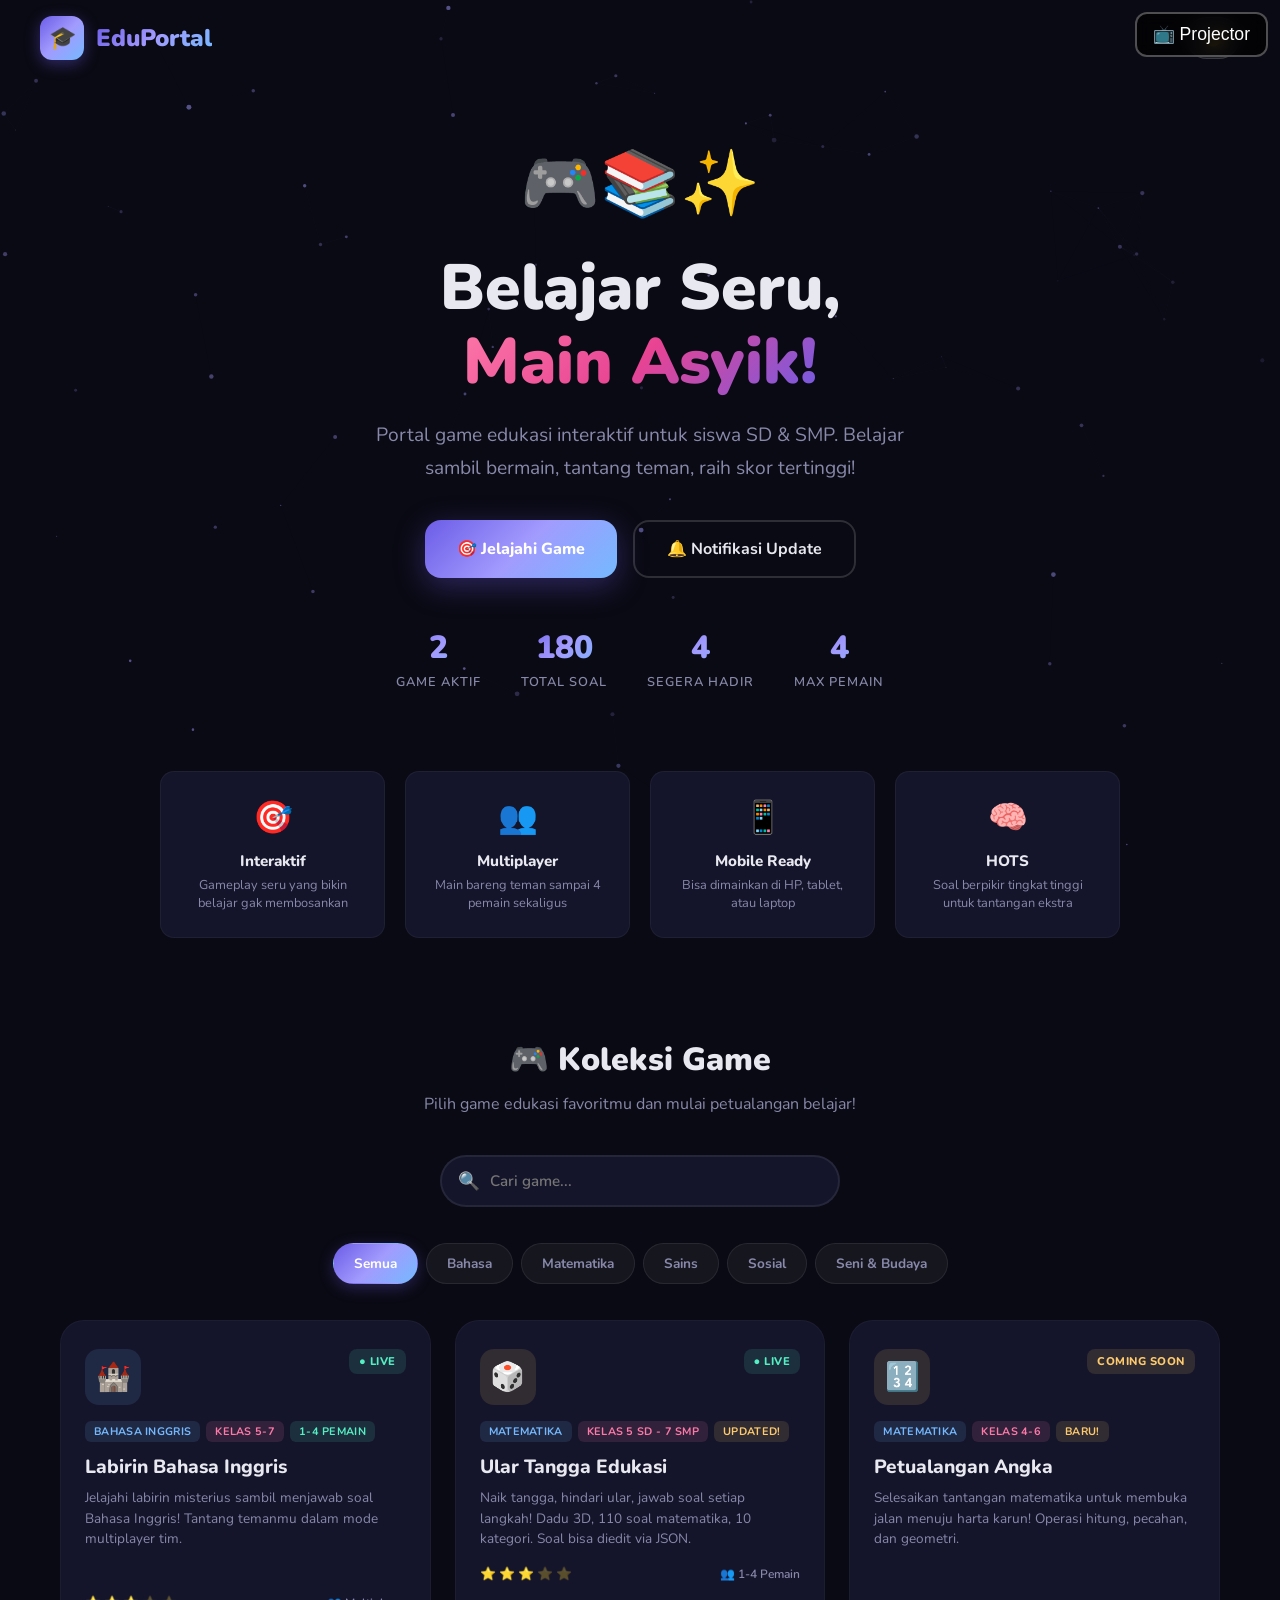
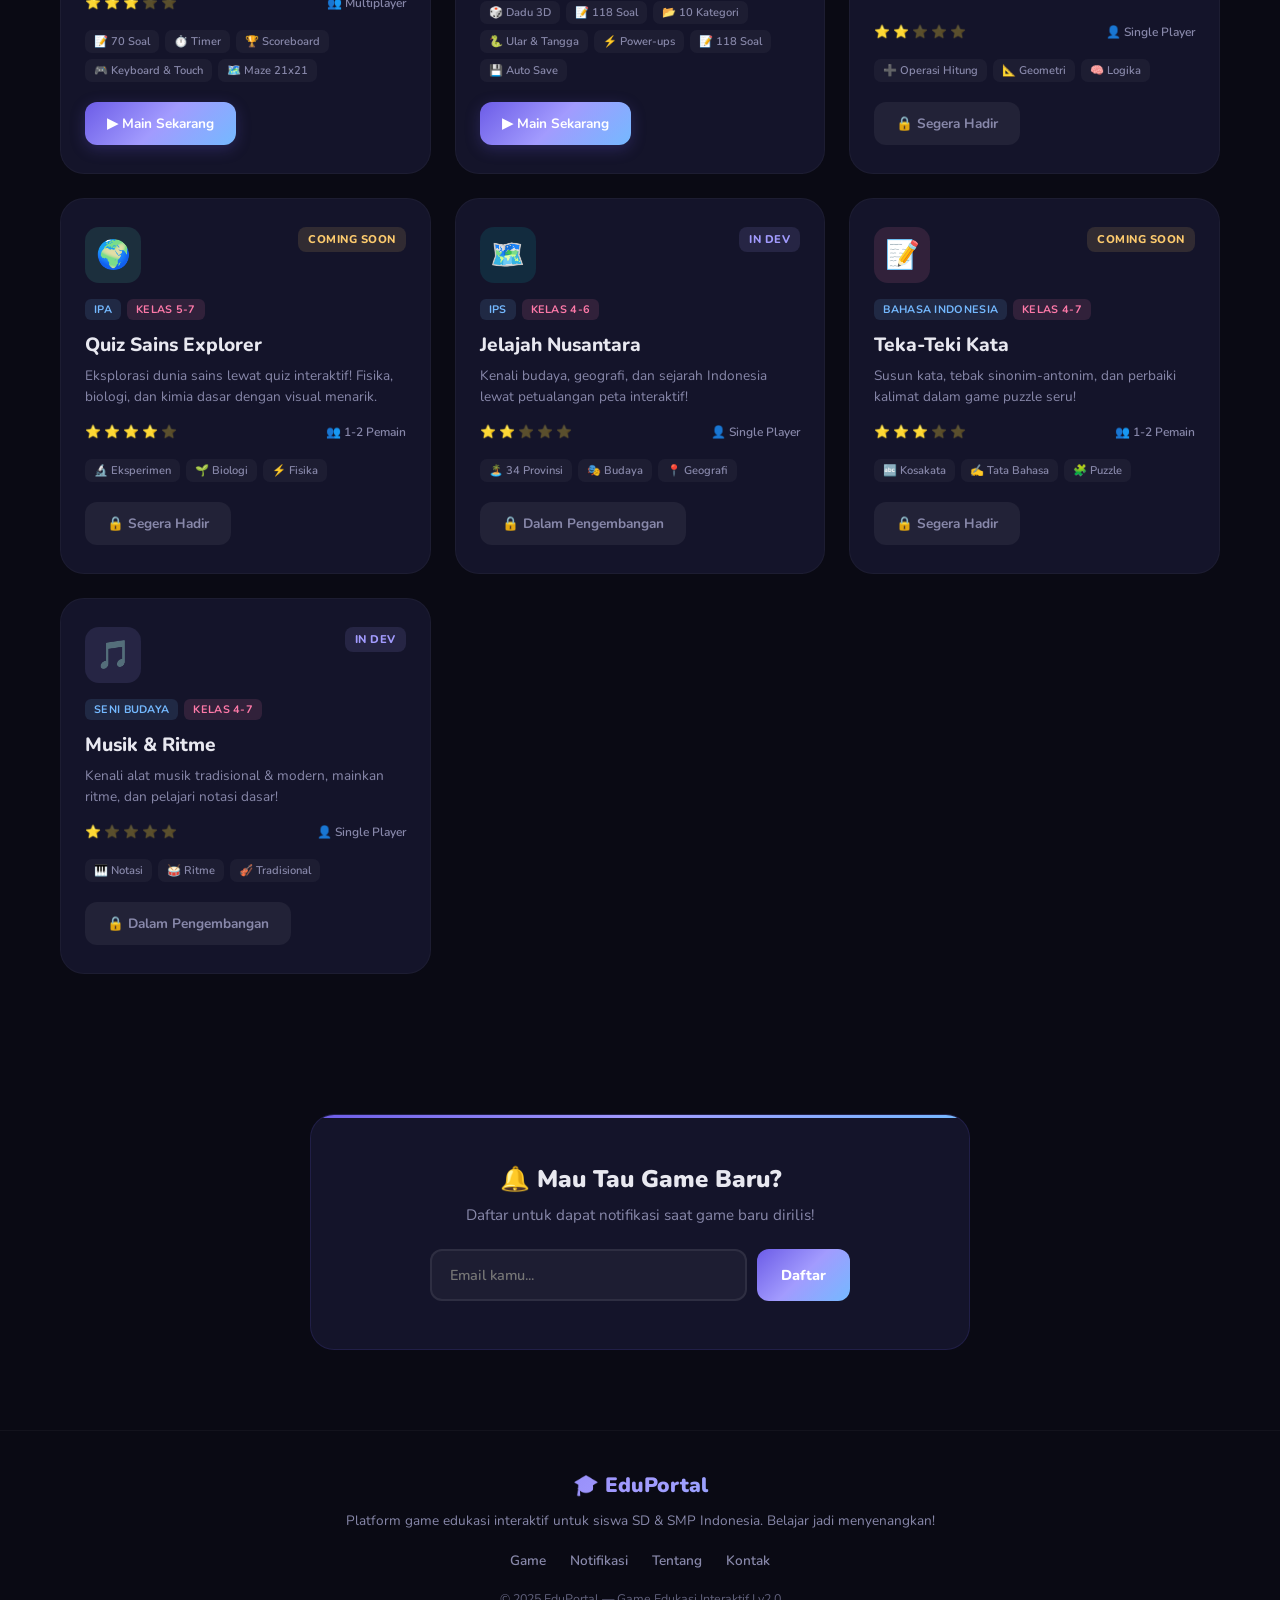
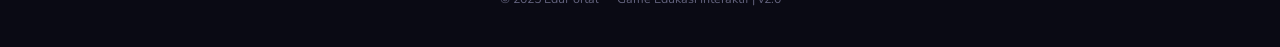
==== commit bdf7ed6a: "fix: comprehensive cleanup for Codex for OSS application - Fix BOM in ui.js - Remove debug console o" ====
--- a/index.html
+++ b/index.html
@@ -4,6 +4,12 @@
     <meta charset="UTF-8">
     <meta name="viewport" content="width=device-width, initial-scale=1.0">
     <title>EduPortal — Belajar Seru, Main Asyik!</title>
+    <meta name="description" content="EduPortal — Platform game edukasi interaktif untuk siswa SD, SMP, dan SMA/SMK. Belajar sambil bermain!">
+    <meta property="og:title" content="EduPortal — Belajar Seru, Main Asyik!">
+    <meta property="og:description" content="Platform game edukasi interaktif untuk siswa SD, SMP, dan SMA/SMK.">
+    <meta property="og:type" content="website">
+    <meta property="og:url" content="https://yudiuraa.github.io/EduPortal/">
+    <link rel="icon" href="data:image/svg+xml,<svg xmlns='http://www.w3.org/2000/svg' viewBox='0 0 100 100'><text y='.9em' font-size='90'>🎮</text></svg>">
     <link rel="preconnect" href="https://fonts.googleapis.com">
     <link href="https://fonts.googleapis.com/css2?family=Nunito:wght@400;600;700;800;900&display=swap" rel="stylesheet">
     <style>
--- a/shared/edu-projector.css
+++ b/shared/edu-projector.css
@@ -568,3 +568,23 @@
   body.projector-mode .countdown-number { font-size: 10rem; }
   body.projector-mode .lobby-title { font-size: 3rem; }
 }
+
+/* Keyboard focus styles */
+:focus-visible {
+    outline: 2px solid var(--primary, #6c5ce7);
+    outline-offset: 2px;
+}
+
+button:focus-visible,
+a:focus-visible,
+input:focus-visible,
+select:focus-visible,
+[tabindex]:focus-visible {
+    outline: 2px solid var(--primary, #6c5ce7);
+    outline-offset: 2px;
+    border-radius: 4px;
+}
+
+:focus:not(:focus-visible) {
+    outline: none;
+}
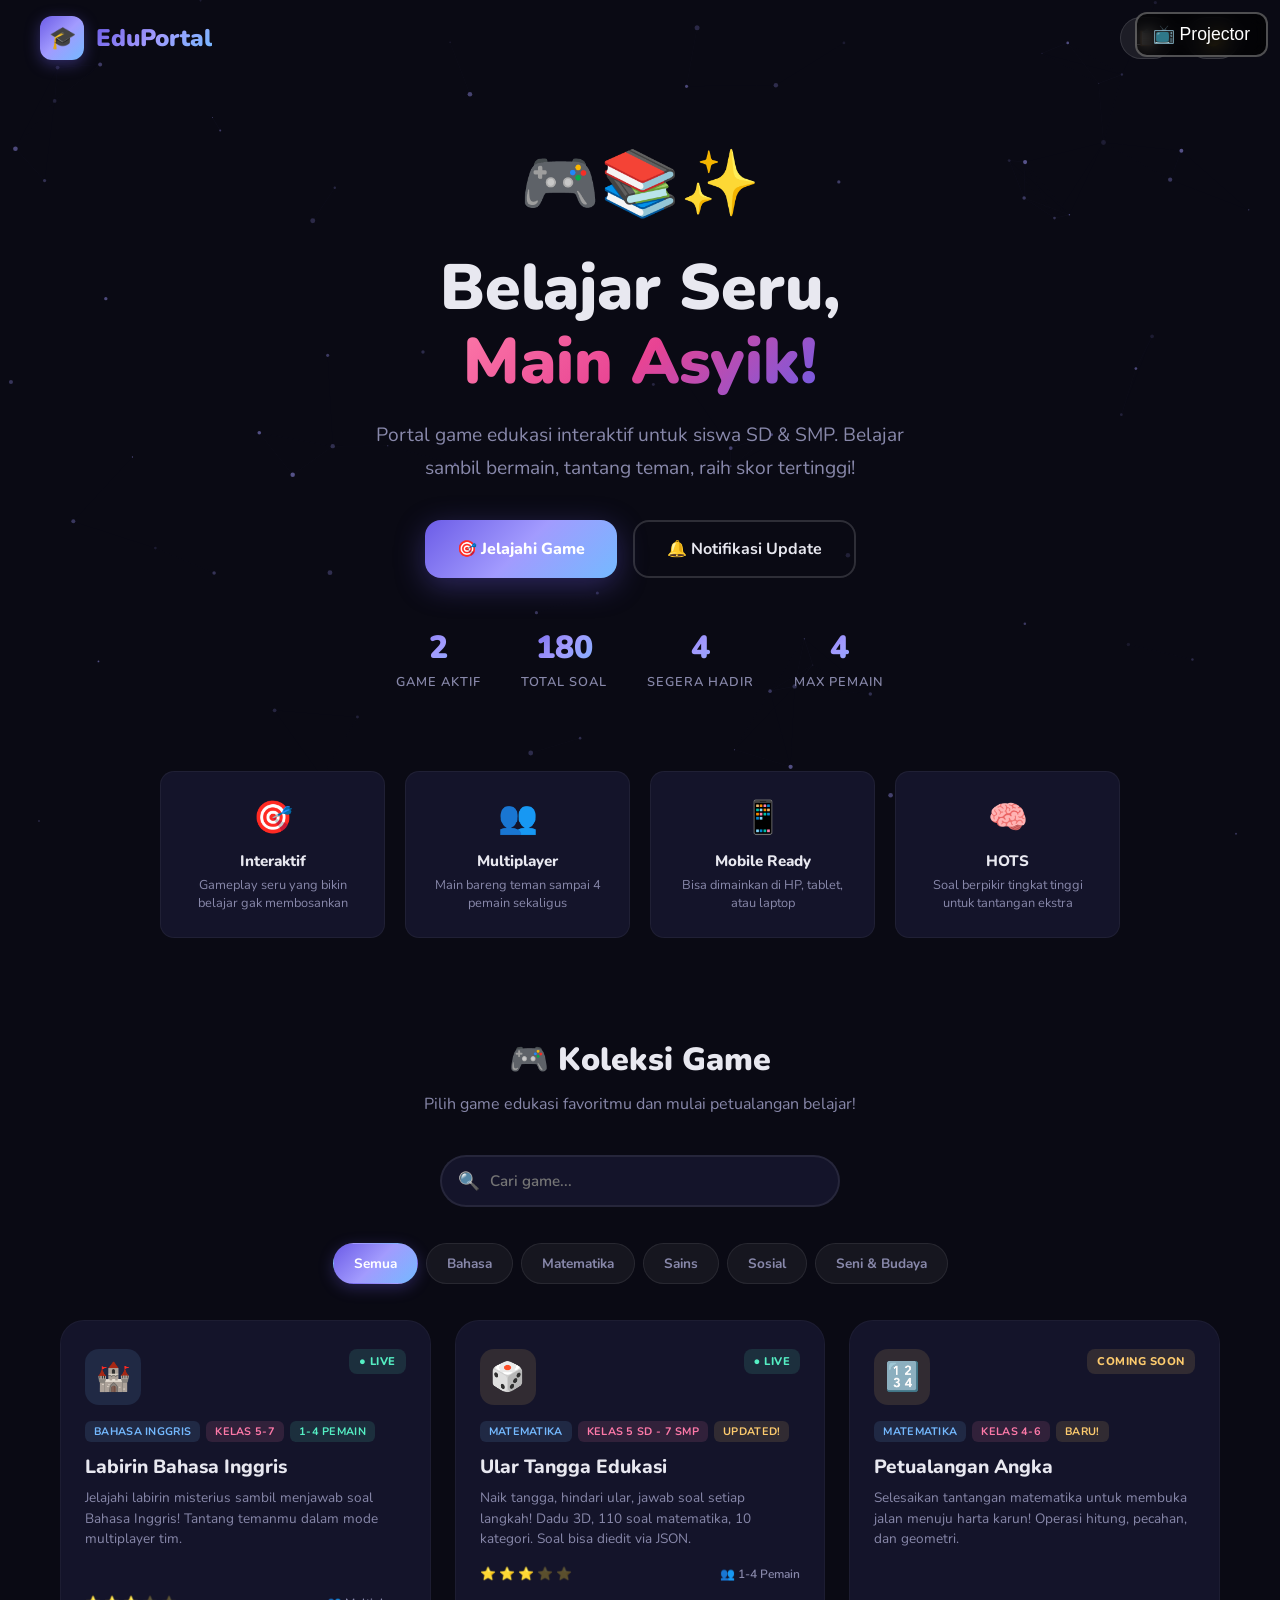
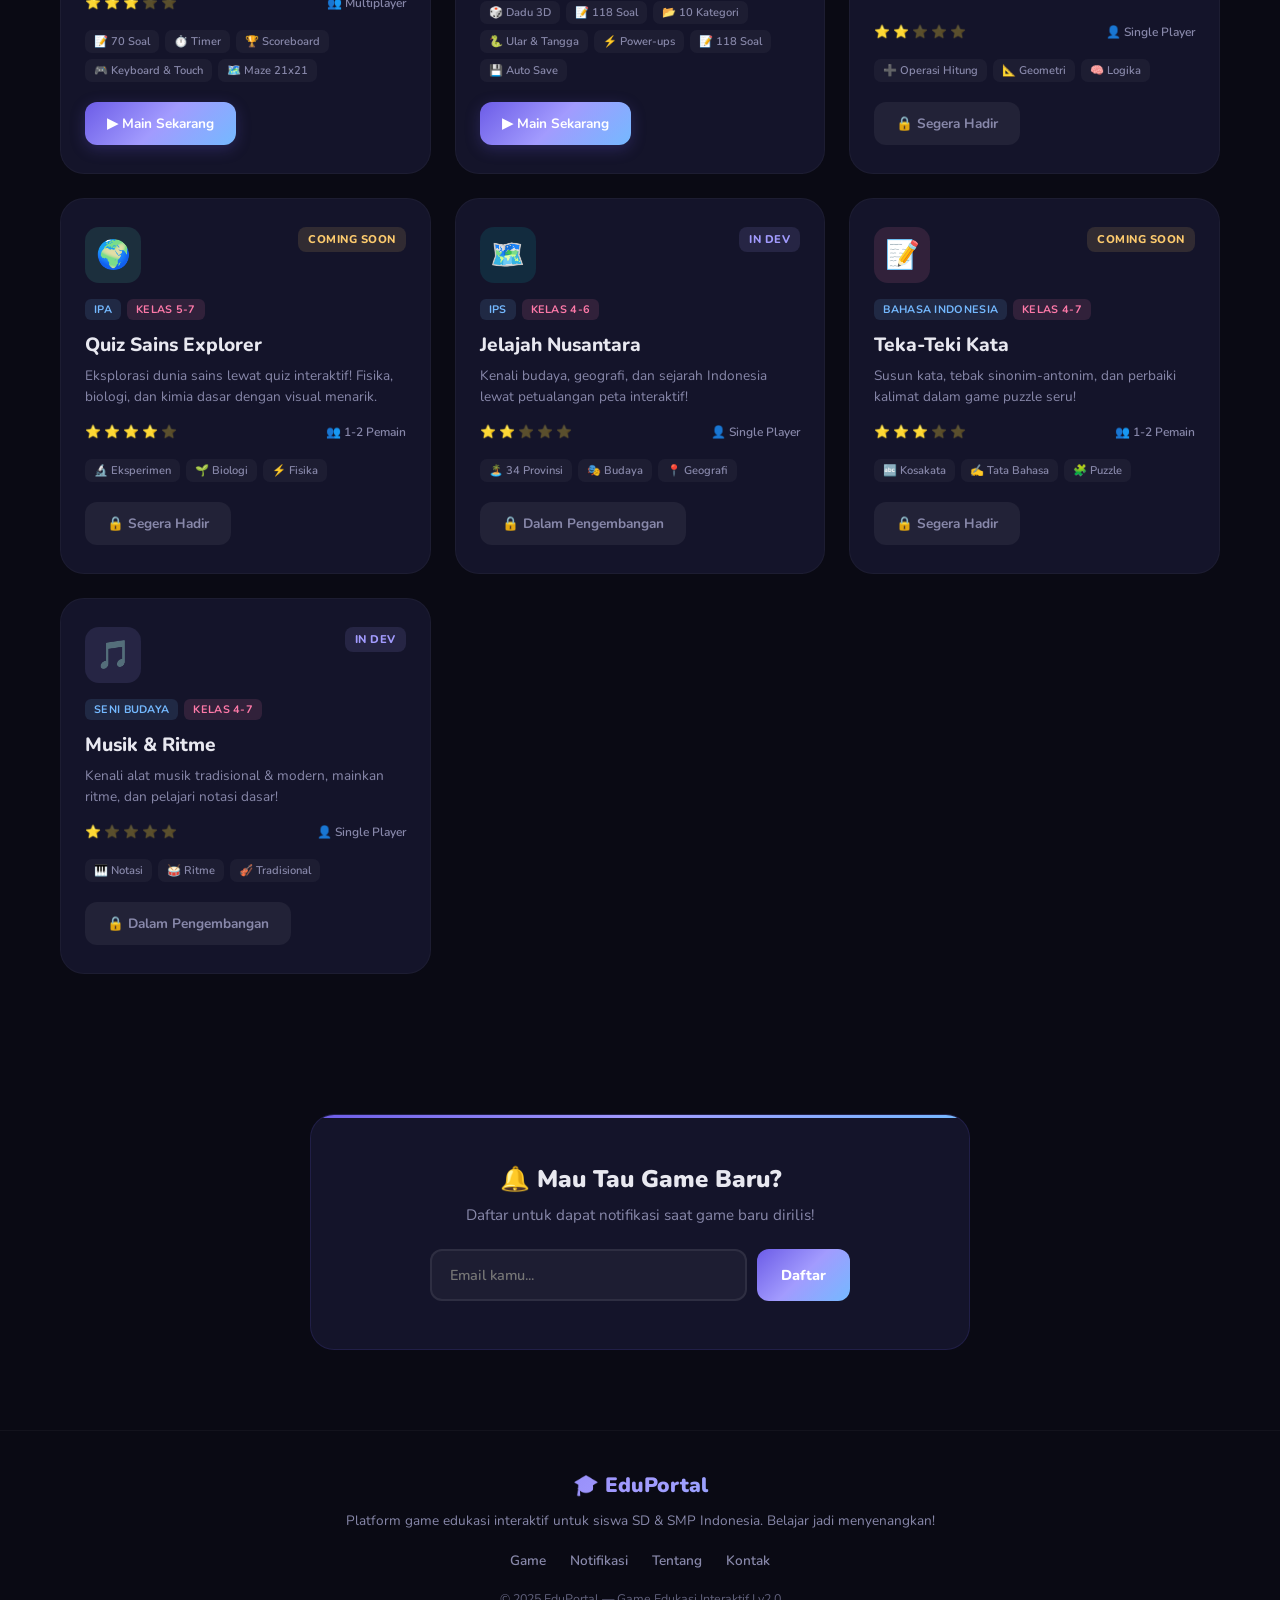
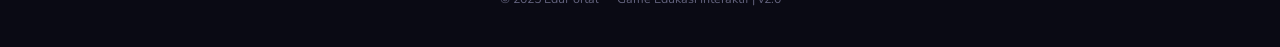
==== commit 4a98fbe5: "feat(portal): add centralized Kelola Soal page - soal-manager.html: manage soal for all games from p" ====
--- a/index.html
+++ b/index.html
@@ -913,6 +913,7 @@
             <span class="logo-text">EduPortal</span>
         </div>
         <div class="nav-actions">
+            <a href="soal-manager.html" class="nav-btn" title="Kelola Soal">📋</a>
             <button class="nav-btn" onclick="toggleTheme()" title="Toggle tema" id="themeBtn">🌙</button>
         </div>
     </nav>
